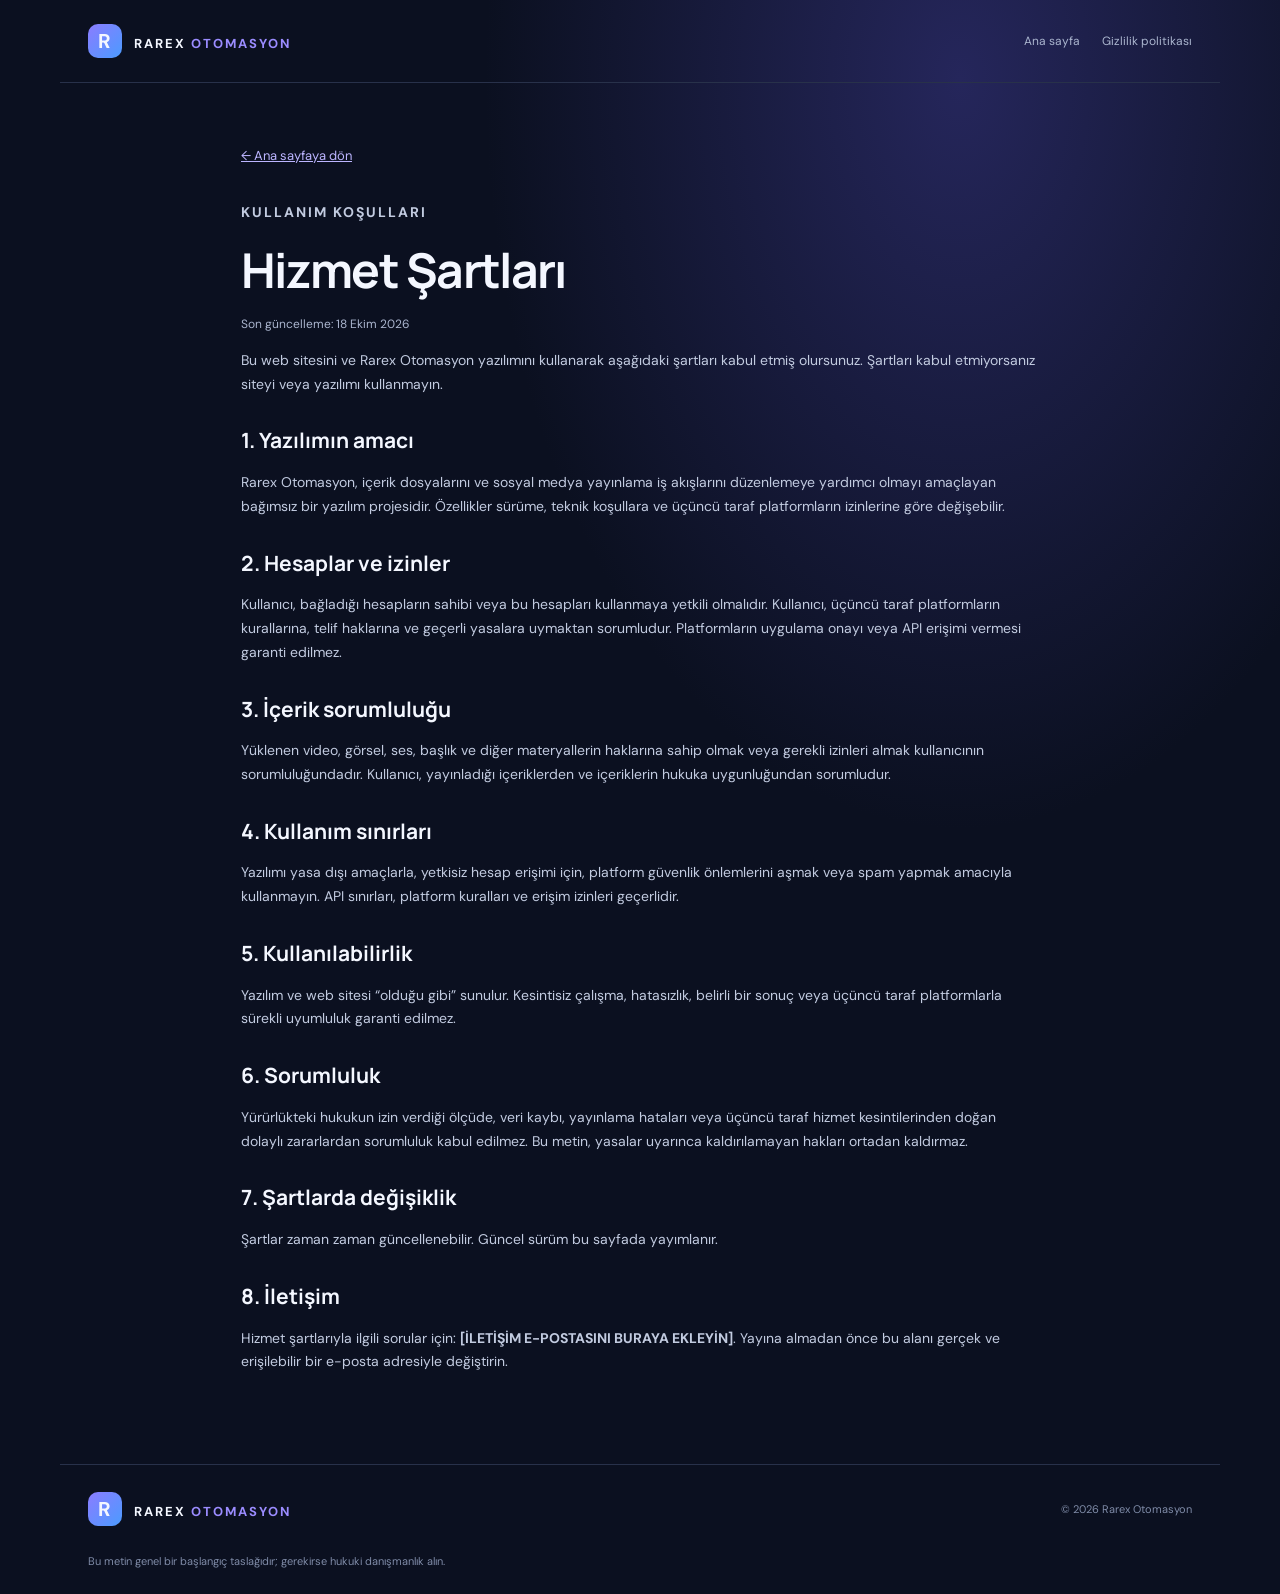
==== hizmet-sartlari.html @ 02485f12 "Add files via upload" ====
<!doctype html><html lang="tr"><head><meta charset="utf-8"><meta name="viewport" content="width=device-width,initial-scale=1"><title>Hizmet Şartları | Rarex Otomasyon</title><link rel="stylesheet" href="style.css"></head><body><header><a class="brand" href="index.html"><span>R</span> RAREX <b>OTOMASYON</b></a><nav><a href="index.html">Ana sayfa</a><a href="gizlilik-politikasi.html">Gizlilik politikası</a></nav></header><main class="legal-page"><a class="back" href="index.html">← Ana sayfaya dön</a><p class="eyebrow">KULLANIM KOŞULLARI</p><h1>Hizmet Şartları</h1><p class="updated">Son güncelleme: 18 Ekim 2026</p><p>Bu web sitesini ve Rarex Otomasyon yazılımını kullanarak aşağıdaki şartları kabul etmiş olursunuz. Şartları kabul etmiyorsanız siteyi veya yazılımı kullanmayın.</p><h2>1. Yazılımın amacı</h2><p>Rarex Otomasyon, içerik dosyalarını ve sosyal medya yayınlama iş akışlarını düzenlemeye yardımcı olmayı amaçlayan bağımsız bir yazılım projesidir. Özellikler sürüme, teknik koşullara ve üçüncü taraf platformların izinlerine göre değişebilir.</p><h2>2. Hesaplar ve izinler</h2><p>Kullanıcı, bağladığı hesapların sahibi veya bu hesapları kullanmaya yetkili olmalıdır. Kullanıcı, üçüncü taraf platformların kurallarına, telif haklarına ve geçerli yasalara uymaktan sorumludur. Platformların uygulama onayı veya API erişimi vermesi garanti edilmez.</p><h2>3. İçerik sorumluluğu</h2><p>Yüklenen video, görsel, ses, başlık ve diğer materyallerin haklarına sahip olmak veya gerekli izinleri almak kullanıcının sorumluluğundadır. Kullanıcı, yayınladığı içeriklerden ve içeriklerin hukuka uygunluğundan sorumludur.</p><h2>4. Kullanım sınırları</h2><p>Yazılımı yasa dışı amaçlarla, yetkisiz hesap erişimi için, platform güvenlik önlemlerini aşmak veya spam yapmak amacıyla kullanmayın. API sınırları, platform kuralları ve erişim izinleri geçerlidir.</p><h2>5. Kullanılabilirlik</h2><p>Yazılım ve web sitesi “olduğu gibi” sunulur. Kesintisiz çalışma, hatasızlık, belirli bir sonuç veya üçüncü taraf platformlarla sürekli uyumluluk garanti edilmez.</p><h2>6. Sorumluluk</h2><p>Yürürlükteki hukukun izin verdiği ölçüde, veri kaybı, yayınlama hataları veya üçüncü taraf hizmet kesintilerinden doğan dolaylı zararlardan sorumluluk kabul edilmez. Bu metin, yasalar uyarınca kaldırılamayan hakları ortadan kaldırmaz.</p><h2>7. Şartlarda değişiklik</h2><p>Şartlar zaman zaman güncellenebilir. Güncel sürüm bu sayfada yayımlanır.</p><h2>8. İletişim</h2><p>Hizmet şartlarıyla ilgili sorular için: <strong>[İLETİŞİM E-POSTASINI BURAYA EKLEYİN]</strong>. Yayına almadan önce bu alanı gerçek ve erişilebilir bir e-posta adresiyle değiştirin.</p></main><footer><a class="brand" href="index.html"><span>R</span> RAREX <b>OTOMASYON</b></a><p>© 2026 Rarex Otomasyon</p><small>Bu metin genel bir başlangıç taslağıdır; gerekirse hukuki danışmanlık alın.</small></footer></body></html>
---- style.css ----
@import url('https://fonts.googleapis.com/css2?family=DM+Sans:wght@400;500;600;700&family=Manrope:wght@500;600;700;800&display=swap');
:root{--bg:#0b1020;--panel:#141e36;--text:#f4f7ff;--muted:#aab5ce;--line:#28314a;--purple:#9b8cff;--teal:#49d7c4}*{box-sizing:border-box}html{scroll-behavior:smooth}body{margin:0;background:radial-gradient(ellipse at 75% 5%,#25265b 0,transparent 35%),var(--bg);color:var(--text);font:15px/1.7 'DM Sans',sans-serif}a{color:inherit;text-decoration:none}header,footer{max-width:1160px;margin:auto;padding:24px 28px;display:flex;justify-content:space-between;align-items:center;gap:22px;border-bottom:1px solid var(--line)}.brand{font-size:13px;letter-spacing:2px;font-weight:700;white-space:nowrap}.brand b{color:var(--purple)}.brand span{display:inline-grid;place-items:center;background:linear-gradient(135deg,#8b7cff,#4b9bff);width:34px;height:34px;border-radius:10px;font-size:20px;margin-right:7px}nav{display:flex;gap:22px;flex-wrap:wrap;color:var(--muted);font-size:12px}.eyebrow{font-size:11px;letter-spacing:2px;color:var(--teal);font-weight:700}.hero{max-width:1160px;margin:auto;padding:82px 28px;display:grid;grid-template-columns:1.05fr .95fr;gap:65px;align-items:center}h1,h2,h3{font-family:Manrope,sans-serif;line-height:1.2}h1{font-size:clamp(38px,5vw,60px);letter-spacing:-1.7px;margin:16px 0}h1 em{font-style:normal;color:var(--purple)}.lead{font-size:17px;color:var(--muted);max-width:600px}.button{display:inline-block;padding:11px 17px;margin:18px 8px 5px 0;border-radius:9px;background:linear-gradient(120deg,#8b7cff,#579bff);font-size:12px;font-weight:700}.button.secondary{background:transparent;border:1px solid var(--line)}.note{font-size:11px;color:#7f8ba7;max-width:550px}.dashboard{padding:24px;border:1px solid #34365d;border-radius:20px;background:linear-gradient(145deg,#192443,#0e162a);box-shadow:0 24px 70px #0005}.dash-top{border-bottom:1px solid var(--line);padding-bottom:15px;color:#8794b2;font-size:10px}.dash-top small{margin-left:12px;letter-spacing:1px}.dashboard h2{margin:0 0 20px}.tiles{display:grid;grid-template-columns:1fr 1fr;gap:12px}.tiles article,.cards article{padding:17px;background:#ffffff08;border:1px solid var(--line);border-radius:12px}.tiles small,.tiles b{display:block}.tiles small{color:var(--muted);font-size:11px}.tiles b{margin:6px 0;font-size:15px}.status{font-size:11px;color:var(--teal);margin:22px 0 0}.section{max-width:1160px;margin:auto;padding:40px 28px 85px;text-align:center}.section h2,.workflow h2{font-size:clamp(30px,4vw,42px);margin:12px 0}.muted,.cards p,.workflow p,.legal p{color:var(--muted)}.cards{display:grid;grid-template-columns:repeat(3,1fr);gap:16px;text-align:left;margin-top:35px}.cards article>span{color:var(--teal);font-weight:800}.cards h3{font-size:18px;margin-bottom:8px}.cards p{font-size:13px}.workflow{padding:70px max(28px,calc((100% - 1104px)/2));display:grid;grid-template-columns:1fr 1fr;gap:65px;border-top:1px solid var(--line);border-bottom:1px solid var(--line);background:#ffffff04}.workflow ol{margin:0;padding-left:24px}.workflow li{padding:0 0 17px 8px}.workflow li p{font-size:13px;margin:4px 0}.legal{max-width:1104px;margin:65px auto;padding:0 28px;display:flex;justify-content:space-between;gap:25px;align-items:center}.legal h2{font-size:22px}.legal p{font-size:13px}.legal a{color:#bcb5ff;font-size:12px;margin-left:18px}footer{border-top:1px solid var(--line);border-bottom:0;flex-wrap:wrap}footer p,footer small{font-size:11px;color:#7f8ba7}footer small{width:100%}.legal-page{max-width:850px;margin:60px auto 90px;padding:0 26px}.legal-page h1{font-size:clamp(35px,5vw,48px)}.legal-page h2{font-size:21px;margin-top:32px}.legal-page p,.legal-page li{color:#c2cbe0;font-size:14px}.legal-page .updated{font-size:12px;color:var(--muted)}.legal-page a{color:#bcb5ff;text-decoration:underline}.back{display:inline-block;color:#bcb5ff;margin-bottom:20px;font-size:13px}@media(max-width:780px){header,.hero,.workflow,.legal{display:flex;flex-direction:column;align-items:flex-start}header{padding:20px}.hero{padding-top:50px;gap:35px}.cards{grid-template-columns:1fr}.workflow{padding-top:45px;padding-bottom:45px}.legal a{display:inline-block;margin:5px 12px 5px 0}footer{align-items:flex-start;flex-direction:column}}
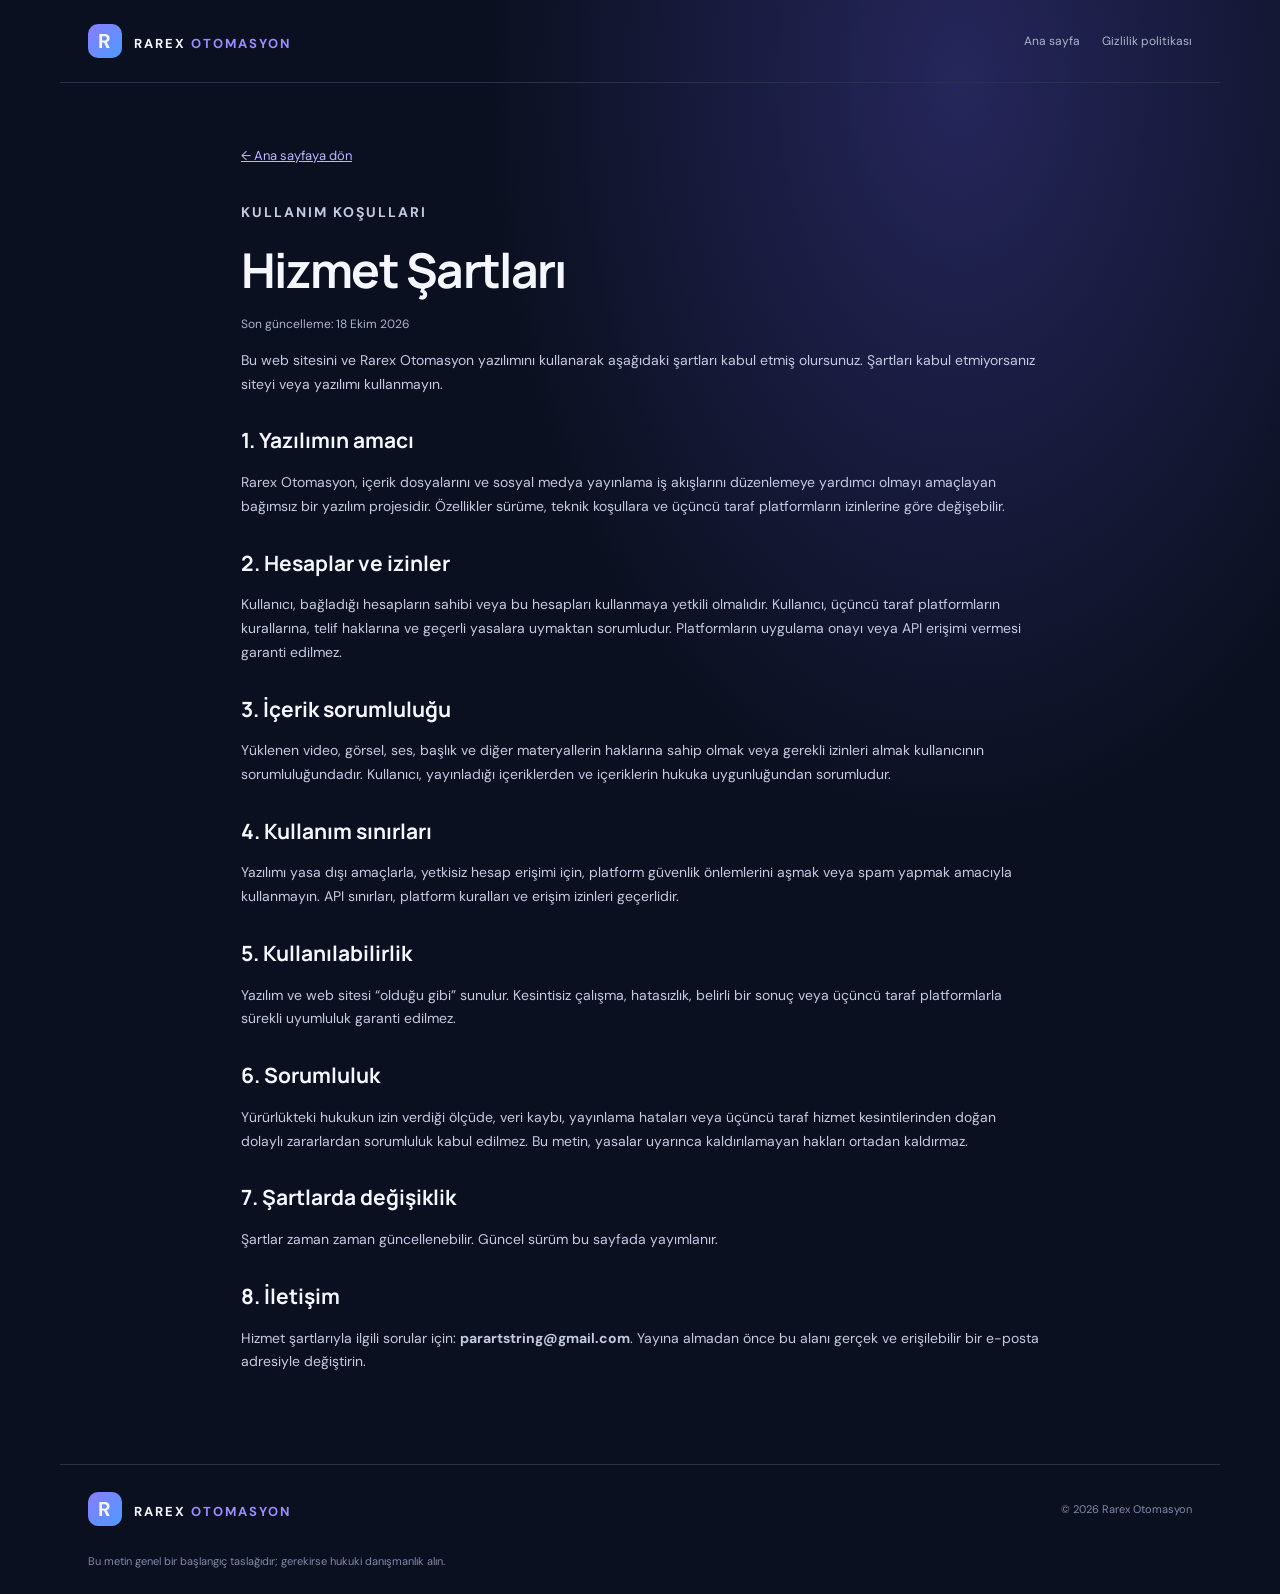
==== commit 44b4ab0e: "Add files via upload" ====
--- a/hizmet-sartlari.html
+++ b/hizmet-sartlari.html
@@ -1 +1 @@
-<!doctype html><html lang="tr"><head><meta charset="utf-8"><meta name="viewport" content="width=device-width,initial-scale=1"><title>Hizmet Şartları | Rarex Otomasyon</title><link rel="stylesheet" href="style.css"></head><body><header><a class="brand" href="index.html"><span>R</span> RAREX <b>OTOMASYON</b></a><nav><a href="index.html">Ana sayfa</a><a href="gizlilik-politikasi.html">Gizlilik politikası</a></nav></header><main class="legal-page"><a class="back" href="index.html">← Ana sayfaya dön</a><p class="eyebrow">KULLANIM KOŞULLARI</p><h1>Hizmet Şartları</h1><p class="updated">Son güncelleme: 18 Ekim 2026</p><p>Bu web sitesini ve Rarex Otomasyon yazılımını kullanarak aşağıdaki şartları kabul etmiş olursunuz. Şartları kabul etmiyorsanız siteyi veya yazılımı kullanmayın.</p><h2>1. Yazılımın amacı</h2><p>Rarex Otomasyon, içerik dosyalarını ve sosyal medya yayınlama iş akışlarını düzenlemeye yardımcı olmayı amaçlayan bağımsız bir yazılım projesidir. Özellikler sürüme, teknik koşullara ve üçüncü taraf platformların izinlerine göre değişebilir.</p><h2>2. Hesaplar ve izinler</h2><p>Kullanıcı, bağladığı hesapların sahibi veya bu hesapları kullanmaya yetkili olmalıdır. Kullanıcı, üçüncü taraf platformların kurallarına, telif haklarına ve geçerli yasalara uymaktan sorumludur. Platformların uygulama onayı veya API erişimi vermesi garanti edilmez.</p><h2>3. İçerik sorumluluğu</h2><p>Yüklenen video, görsel, ses, başlık ve diğer materyallerin haklarına sahip olmak veya gerekli izinleri almak kullanıcının sorumluluğundadır. Kullanıcı, yayınladığı içeriklerden ve içeriklerin hukuka uygunluğundan sorumludur.</p><h2>4. Kullanım sınırları</h2><p>Yazılımı yasa dışı amaçlarla, yetkisiz hesap erişimi için, platform güvenlik önlemlerini aşmak veya spam yapmak amacıyla kullanmayın. API sınırları, platform kuralları ve erişim izinleri geçerlidir.</p><h2>5. Kullanılabilirlik</h2><p>Yazılım ve web sitesi “olduğu gibi” sunulur. Kesintisiz çalışma, hatasızlık, belirli bir sonuç veya üçüncü taraf platformlarla sürekli uyumluluk garanti edilmez.</p><h2>6. Sorumluluk</h2><p>Yürürlükteki hukukun izin verdiği ölçüde, veri kaybı, yayınlama hataları veya üçüncü taraf hizmet kesintilerinden doğan dolaylı zararlardan sorumluluk kabul edilmez. Bu metin, yasalar uyarınca kaldırılamayan hakları ortadan kaldırmaz.</p><h2>7. Şartlarda değişiklik</h2><p>Şartlar zaman zaman güncellenebilir. Güncel sürüm bu sayfada yayımlanır.</p><h2>8. İletişim</h2><p>Hizmet şartlarıyla ilgili sorular için: <strong>[İLETİŞİM E-POSTASINI BURAYA EKLEYİN]</strong>. Yayına almadan önce bu alanı gerçek ve erişilebilir bir e-posta adresiyle değiştirin.</p></main><footer><a class="brand" href="index.html"><span>R</span> RAREX <b>OTOMASYON</b></a><p>© 2026 Rarex Otomasyon</p><small>Bu metin genel bir başlangıç taslağıdır; gerekirse hukuki danışmanlık alın.</small></footer></body></html>+<!doctype html><html lang="tr"><head><meta charset="utf-8"><meta name="viewport" content="width=device-width,initial-scale=1"><title>Hizmet Şartları | Rarex Otomasyon</title><link rel="stylesheet" href="style.css"></head><body><header><a class="brand" href="index.html"><span>R</span> RAREX <b>OTOMASYON</b></a><nav><a href="index.html">Ana sayfa</a><a href="gizlilik-politikasi.html">Gizlilik politikası</a></nav></header><main class="legal-page"><a class="back" href="index.html">← Ana sayfaya dön</a><p class="eyebrow">KULLANIM KOŞULLARI</p><h1>Hizmet Şartları</h1><p class="updated">Son güncelleme: 18 Ekim 2026</p><p>Bu web sitesini ve Rarex Otomasyon yazılımını kullanarak aşağıdaki şartları kabul etmiş olursunuz. Şartları kabul etmiyorsanız siteyi veya yazılımı kullanmayın.</p><h2>1. Yazılımın amacı</h2><p>Rarex Otomasyon, içerik dosyalarını ve sosyal medya yayınlama iş akışlarını düzenlemeye yardımcı olmayı amaçlayan bağımsız bir yazılım projesidir. Özellikler sürüme, teknik koşullara ve üçüncü taraf platformların izinlerine göre değişebilir.</p><h2>2. Hesaplar ve izinler</h2><p>Kullanıcı, bağladığı hesapların sahibi veya bu hesapları kullanmaya yetkili olmalıdır. Kullanıcı, üçüncü taraf platformların kurallarına, telif haklarına ve geçerli yasalara uymaktan sorumludur. Platformların uygulama onayı veya API erişimi vermesi garanti edilmez.</p><h2>3. İçerik sorumluluğu</h2><p>Yüklenen video, görsel, ses, başlık ve diğer materyallerin haklarına sahip olmak veya gerekli izinleri almak kullanıcının sorumluluğundadır. Kullanıcı, yayınladığı içeriklerden ve içeriklerin hukuka uygunluğundan sorumludur.</p><h2>4. Kullanım sınırları</h2><p>Yazılımı yasa dışı amaçlarla, yetkisiz hesap erişimi için, platform güvenlik önlemlerini aşmak veya spam yapmak amacıyla kullanmayın. API sınırları, platform kuralları ve erişim izinleri geçerlidir.</p><h2>5. Kullanılabilirlik</h2><p>Yazılım ve web sitesi “olduğu gibi” sunulur. Kesintisiz çalışma, hatasızlık, belirli bir sonuç veya üçüncü taraf platformlarla sürekli uyumluluk garanti edilmez.</p><h2>6. Sorumluluk</h2><p>Yürürlükteki hukukun izin verdiği ölçüde, veri kaybı, yayınlama hataları veya üçüncü taraf hizmet kesintilerinden doğan dolaylı zararlardan sorumluluk kabul edilmez. Bu metin, yasalar uyarınca kaldırılamayan hakları ortadan kaldırmaz.</p><h2>7. Şartlarda değişiklik</h2><p>Şartlar zaman zaman güncellenebilir. Güncel sürüm bu sayfada yayımlanır.</p><h2>8. İletişim</h2><p>Hizmet şartlarıyla ilgili sorular için: <strong>parartstring@gmail.com</strong>. Yayına almadan önce bu alanı gerçek ve erişilebilir bir e-posta adresiyle değiştirin.</p></main><footer><a class="brand" href="index.html"><span>R</span> RAREX <b>OTOMASYON</b></a><p>© 2026 Rarex Otomasyon</p><small>Bu metin genel bir başlangıç taslağıdır; gerekirse hukuki danışmanlık alın.</small></footer></body></html>
